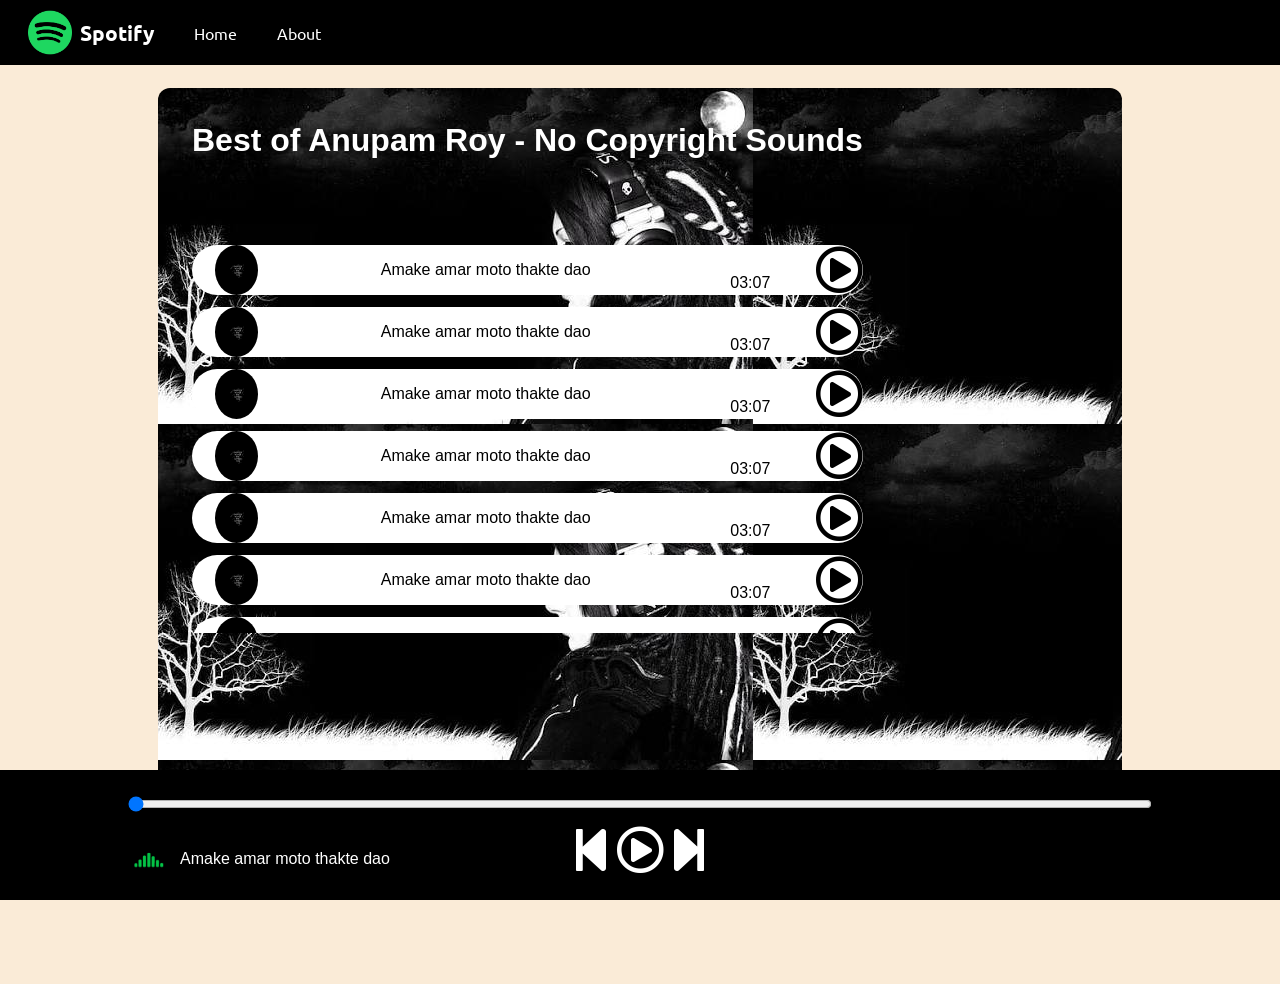
==== index.html @ 2c2dd7da "made the complete bottom part and added the songs" ====
<!DOCTYPE html>
<html lang="en">

<head>
    <meta charset="UTF-8">
    <meta name="viewport" content="width=device-width, initial-scale=1.0">

    <title>Spotify - Your Favourite Music Player</title>

    <!-- Font Awesome Icons -->
    <link rel="stylesheet"
        href="https://cdnjs.cloudflare.com/ajax/libs/font-awesome/5.15.4/css/all.min.css">

    <!-- CSS File -->
    <link rel="stylesheet" href="style.css">
</head>

<body>

    <!-- Navigation Bar -->
    <nav>
        <ul>
            <li class="brand">
                <img src="logo.png" alt="Spotify Logo">
                Spotify
            </li>
            <li>Home</li>
            <li>About</li>
        </ul>
    </nav>

    <!-- Main Container -->
    <div class="container">
        <div class="songList">
        <h1>Best of Anupam Roy - No Copyright Sounds</h1>
        <div class="songItemContainer">
            <div class="songItem">
                    <img src="cover1.jpeg" alt="1" >
                    <span> Amake amar moto thakte dao</span>
                    <span class="songlistplay"><span class="timestamp"> 03:07 </span><i class="far fa-3x fa-play-circle"></i></span>
            </div>
             <div class="songItem">
                    <img src="cover1.jpeg" alt="1" >
                    <span> Amake amar moto thakte dao</span>
                    <span class="songlistplay"><span class="timestamp"> 03:07 </span><i class="far fa-3x fa-play-circle"></i></span>
            </div>
             <div class="songItem">
                    <img src="cover1.jpeg" alt="1" >
                    <span> Amake amar moto thakte dao</span>
                    <span class="songlistplay"><span class="timestamp"> 03:07 </span><i class="far fa-3x fa-play-circle"></i></span>
            </div>
             <div class="songItem">
                    <img src="cover1.jpeg" alt="1" >
                    <span> Amake amar moto thakte dao</span>
                    <span class="songlistplay"><span class="timestamp"> 03:07 </span><i class="far fa-3x fa-play-circle"></i></span>
            </div>
             <div class="songItem">
                    <img src="cover1.jpeg" alt="1" >
                    <span> Amake amar moto thakte dao</span>
                    <span class="songlistplay"><span class="timestamp"> 03:07 </span><i class="far fa-3x fa-play-circle"></i></span>
            </div>
             <div class="songItem">
                    <img src="cover1.jpeg" alt="1" >
                    <span> Amake amar moto thakte dao</span>
                    <span class="songlistplay"><span class="timestamp"> 03:07 </span><i class="far fa-3x fa-play-circle"></i></span>
            </div>
             <div class="songItem">
                    <img src="cover1.jpeg" alt="1" >
                    <span> Amake amar moto thakte dao</span>
                    <span class="songlistplay"><span class="timestamp"> 03:07 </span><i class="far fa-3x fa-play-circle"></i></span>
            </div>
             <div class="songItem">
                    <img src="cover1.jpeg" alt="1" >
                    <span> Amake amar moto thakte dao</span>
                    <span class="songlistplay"><span class="timestamp"> 03:07 </span><i class="far fa-3x fa-play-circle"></i></span>
            </div>
             <div class="songItem">
                    <img src="cover1.jpeg" alt="1" >
                    <span> Amake amar moto thakte dao</span>
                    <span class="songlistplay"><span class="timestamp"> 03:07 </span><i class="far fa-3x fa-play-circle"></i></span>
            </div>
        </div>
        
        </div>

        <div class="songBanner">
        </div>

    </div>

    <!-- Bottom Music Player -->
    <div class="bottom">

        <!-- Progress Bar -->
        <input type="range" name="range" id="myProgressBar"
            min="0" max="100" value="0">

        <!-- Music Player Icons -->
        <div class="icons">
            <i class="fas fa-3x fa-step-backward" id="previous"></i>
            <i class="far fa-3x fa-play-circle" id="masterPlay"></i>
             <i class="fas fa-3x fa-step-forward" id="next"></i>

        </div>
        <div class="songInfo">
            <img src="playing.gif" width="42px" alt="" >
            <span>Amake amar moto thakte dao</span>
        </div>

    </div>

    <!-- JavaScript File -->
    <script src="script.js"></script>

</body>
</html>
---- style.css ----
@import url('https://fonts.googleapis.com/css2?family=Ubuntu:ital,wght@0,300;0,400;0,500;0,700;1,300;1,400;1,500;1,700&display=swap');
@import url('https://fonts.googleapis.com/css2?family=Roboto+Condensed:ital,wght@0,100..900;1,100..900&family=Ubuntu:ital,wght@0,300;0,400;0,500;0,700;1,300;1,400;1,500;1,700&display=swap');
body{
    background-color: antiquewhite;
}
*{
    margin: 0;
    padding: 0;
    
}
nav{
    font-family: 'Ubuntu', sans-serif;
}
nav ul{
    display:flex;
    list-style: none;
    align-items: center;
    height: 65px;
    background-color: black;
    color : white;
}
nav ul li{
    padding: 0px 20px;
    cursor: pointer;
}
.brand img{
    width: 44px;
    padding: 0 8px;
}
.brand{
    display: flex;
    align-items: center;
    font-weight: bolder;
    font-size: 1.3rem;
}
.container{
    min-height: 75vh;
    background-color: black;
    color: white;
    font-family: 'Varela Round', sans-serif;
    display: flex;
   border-radius: 12px;
    margin: 23px auto;
    width: 70%;
    padding:34px;
    background-image: url('bg.jpg');
}
.bottom{
    position: sticky;
    height:130px;
    background-color: black;
    bottom: 0;
    display: flex;
    justify-content: center;
    align-items: center;
    color: white;
    flex-direction: column;
    
}
.icons {
    color: white;
    text-align: center;
    cursor: pointer;
    margin-top: 14px;
}
#myProgressBar{
    width: 80%;
    cursor: pointer;
}
.songItemContainer{
    margin-top: 74px;
    height: 400px;
    overflow-y: scroll;
}
.songItem{
    height:50px;
    display: flex;
    background-color: white;
    color: black;
    margin:12px 0;
    justify-content: space-between;
    align-items: center;
    border-radius: 34px;
}
.songItem img{
    width: 43px;
    margin:0 23px;
    height: 50px;
    border-radius: 50%;
}
.timestamp{
    margin: 0 40px;
    align-items: center;
    
}
.timestamp i{
    cursor: pointer;
}
.songInfo {
    position: absolute;
    left: 10vw;
    bottom: 20px;
    display: flex;
    align-items: center;
    gap: 10px;
    font-family: 'Varela Round', sans-serif;
}

.songInfo img {
    opacity:1;
    transition: opacity 0.3s ease-in-out;
    width: 42px;
    height: 42px;
    object-fit: contain;
}
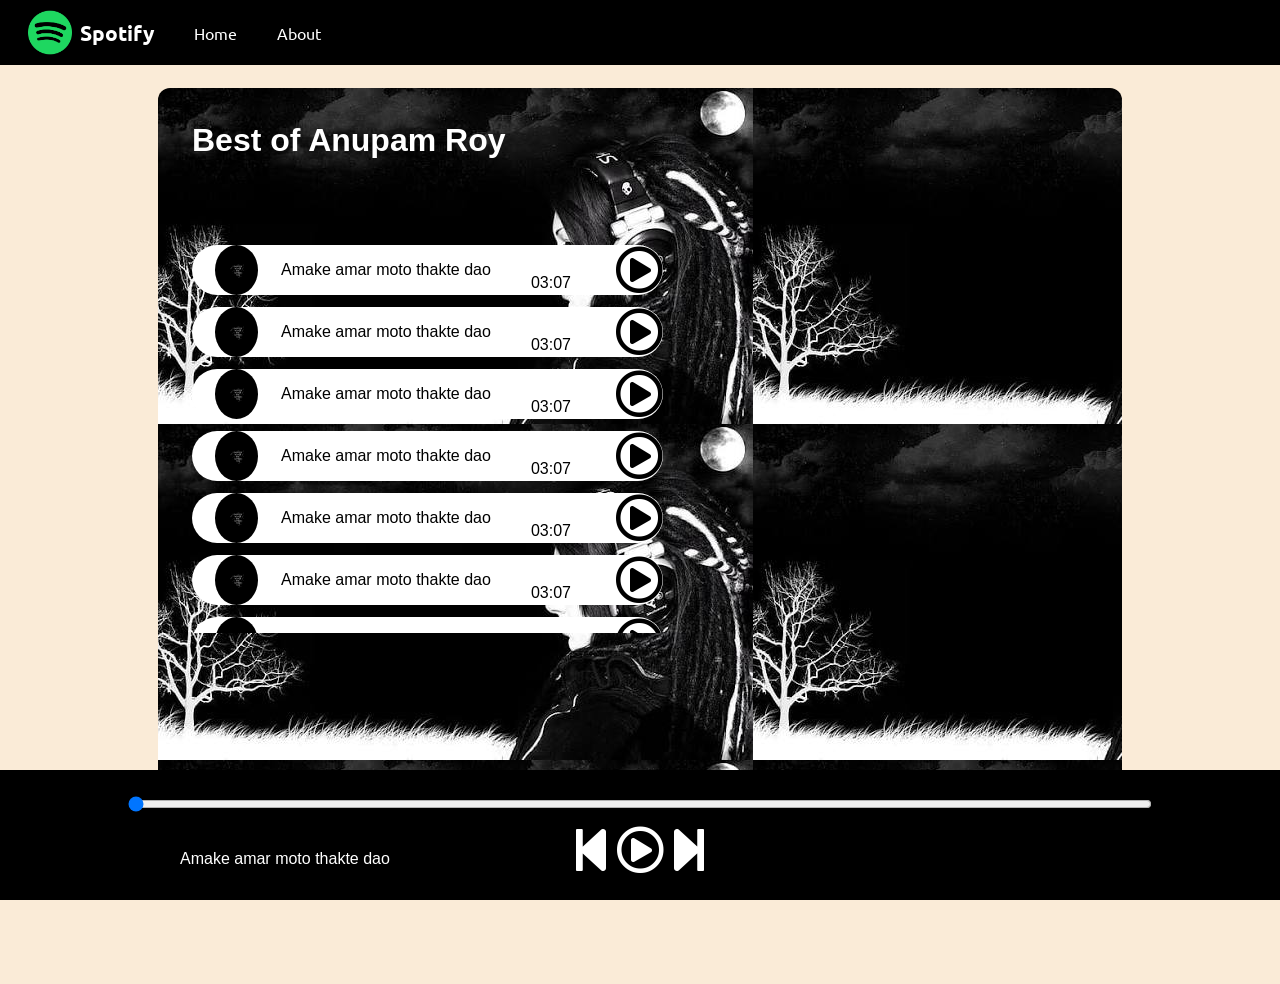
==== commit e1566fba: "percentage of progressbar and doing it" ====
--- a/index.html
+++ b/index.html
@@ -33,7 +33,7 @@
     <!-- Main Container -->
     <div class="container">
         <div class="songList">
-        <h1>Best of Anupam Roy - No Copyright Sounds</h1>
+        <h1>Best of Anupam Roy</h1>
         <div class="songItemContainer">
             <div class="songItem">
                     <img src="cover1.jpeg" alt="1" >
@@ -104,7 +104,7 @@
 
         </div>
         <div class="songInfo">
-            <img src="playing.gif" width="42px" alt="" >
+            <img src="playing.gif" width="42px" alt="" id="gif">
             <span>Amake amar moto thakte dao</span>
         </div>
 
--- a/style.css
+++ b/style.css
@@ -88,6 +88,7 @@
     margin:0 23px;
     height: 50px;
     border-radius: 50%;
+    transition: transform 0.3s ease-in-out;
 }
 .timestamp{
     margin: 0 40px;
@@ -108,7 +109,7 @@
 }
 
 .songInfo img {
-    opacity:1;
+    opacity:0;
     transition: opacity 0.3s ease-in-out;
     width: 42px;
     height: 42px;
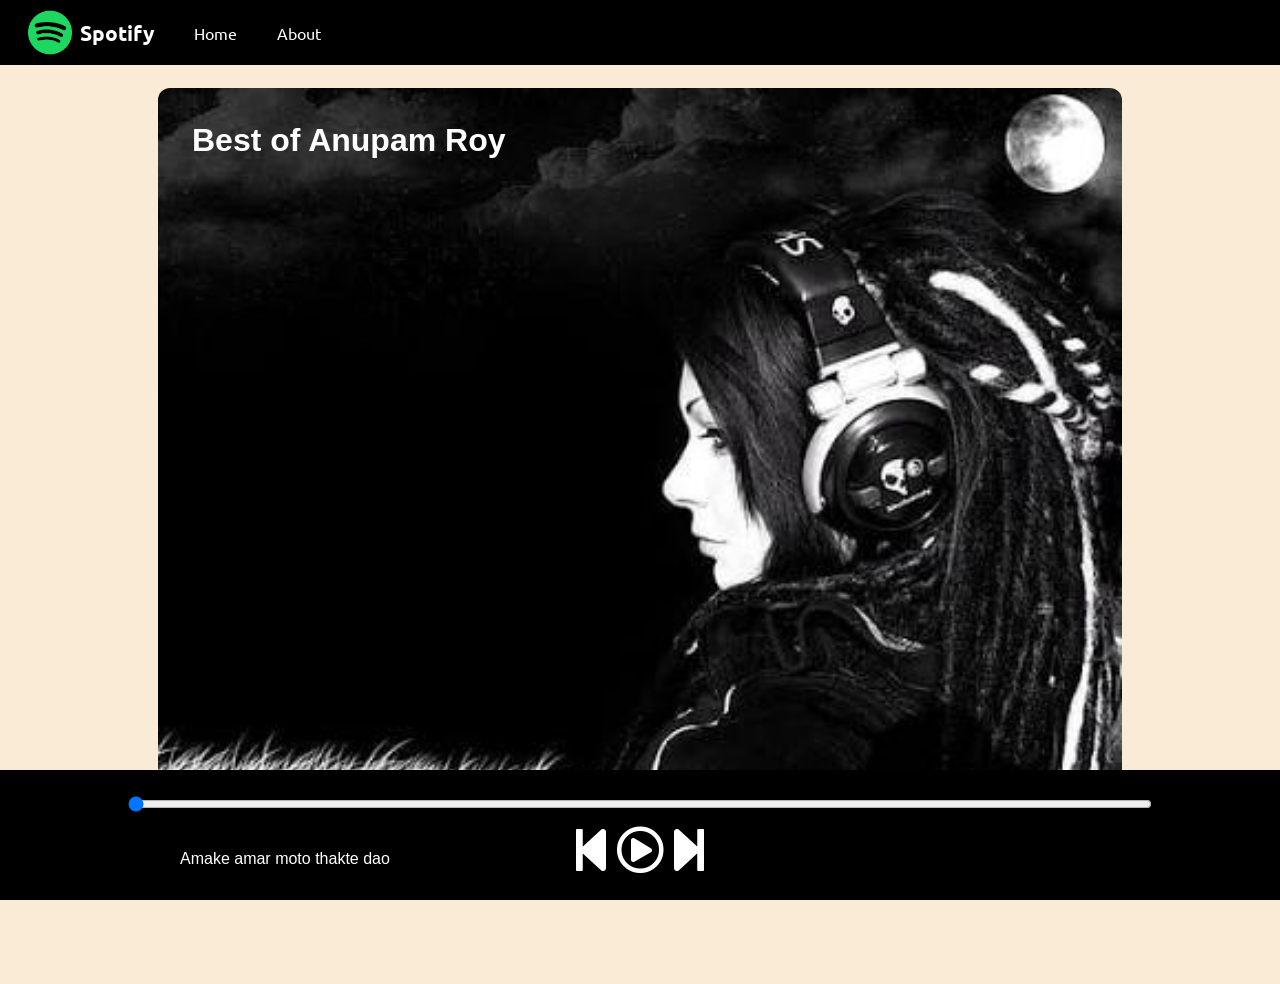
==== commit 6f817182: "added the favicon" ====
--- a/index.html
+++ b/index.html
@@ -35,51 +35,6 @@
         <div class="songList">
         <h1>Best of Anupam Roy</h1>
         <div class="songItemContainer">
-            <div class="songItem">
-                    <img src="cover1.jpeg" alt="1" >
-                    <span> Amake amar moto thakte dao</span>
-                    <span class="songlistplay"><span class="timestamp"> 03:07 </span><i class="far fa-3x fa-play-circle"></i></span>
-            </div>
-             <div class="songItem">
-                    <img src="cover1.jpeg" alt="1" >
-                    <span> Amake amar moto thakte dao</span>
-                    <span class="songlistplay"><span class="timestamp"> 03:07 </span><i class="far fa-3x fa-play-circle"></i></span>
-            </div>
-             <div class="songItem">
-                    <img src="cover1.jpeg" alt="1" >
-                    <span> Amake amar moto thakte dao</span>
-                    <span class="songlistplay"><span class="timestamp"> 03:07 </span><i class="far fa-3x fa-play-circle"></i></span>
-            </div>
-             <div class="songItem">
-                    <img src="cover1.jpeg" alt="1" >
-                    <span> Amake amar moto thakte dao</span>
-                    <span class="songlistplay"><span class="timestamp"> 03:07 </span><i class="far fa-3x fa-play-circle"></i></span>
-            </div>
-             <div class="songItem">
-                    <img src="cover1.jpeg" alt="1" >
-                    <span> Amake amar moto thakte dao</span>
-                    <span class="songlistplay"><span class="timestamp"> 03:07 </span><i class="far fa-3x fa-play-circle"></i></span>
-            </div>
-             <div class="songItem">
-                    <img src="cover1.jpeg" alt="1" >
-                    <span> Amake amar moto thakte dao</span>
-                    <span class="songlistplay"><span class="timestamp"> 03:07 </span><i class="far fa-3x fa-play-circle"></i></span>
-            </div>
-             <div class="songItem">
-                    <img src="cover1.jpeg" alt="1" >
-                    <span> Amake amar moto thakte dao</span>
-                    <span class="songlistplay"><span class="timestamp"> 03:07 </span><i class="far fa-3x fa-play-circle"></i></span>
-            </div>
-             <div class="songItem">
-                    <img src="cover1.jpeg" alt="1" >
-                    <span> Amake amar moto thakte dao</span>
-                    <span class="songlistplay"><span class="timestamp"> 03:07 </span><i class="far fa-3x fa-play-circle"></i></span>
-            </div>
-             <div class="songItem">
-                    <img src="cover1.jpeg" alt="1" >
-                    <span> Amake amar moto thakte dao</span>
-                    <span class="songlistplay"><span class="timestamp"> 03:07 </span><i class="far fa-3x fa-play-circle"></i></span>
-            </div>
         </div>
         
         </div>
--- a/style.css
+++ b/style.css
@@ -45,6 +45,9 @@
     width: 70%;
     padding:34px;
     background-image: url('bg.jpg');
+    background-repeat: no-repeat;
+    background-position: right center;
+    background-size: cover;
 }
 .bottom{
     position: sticky;
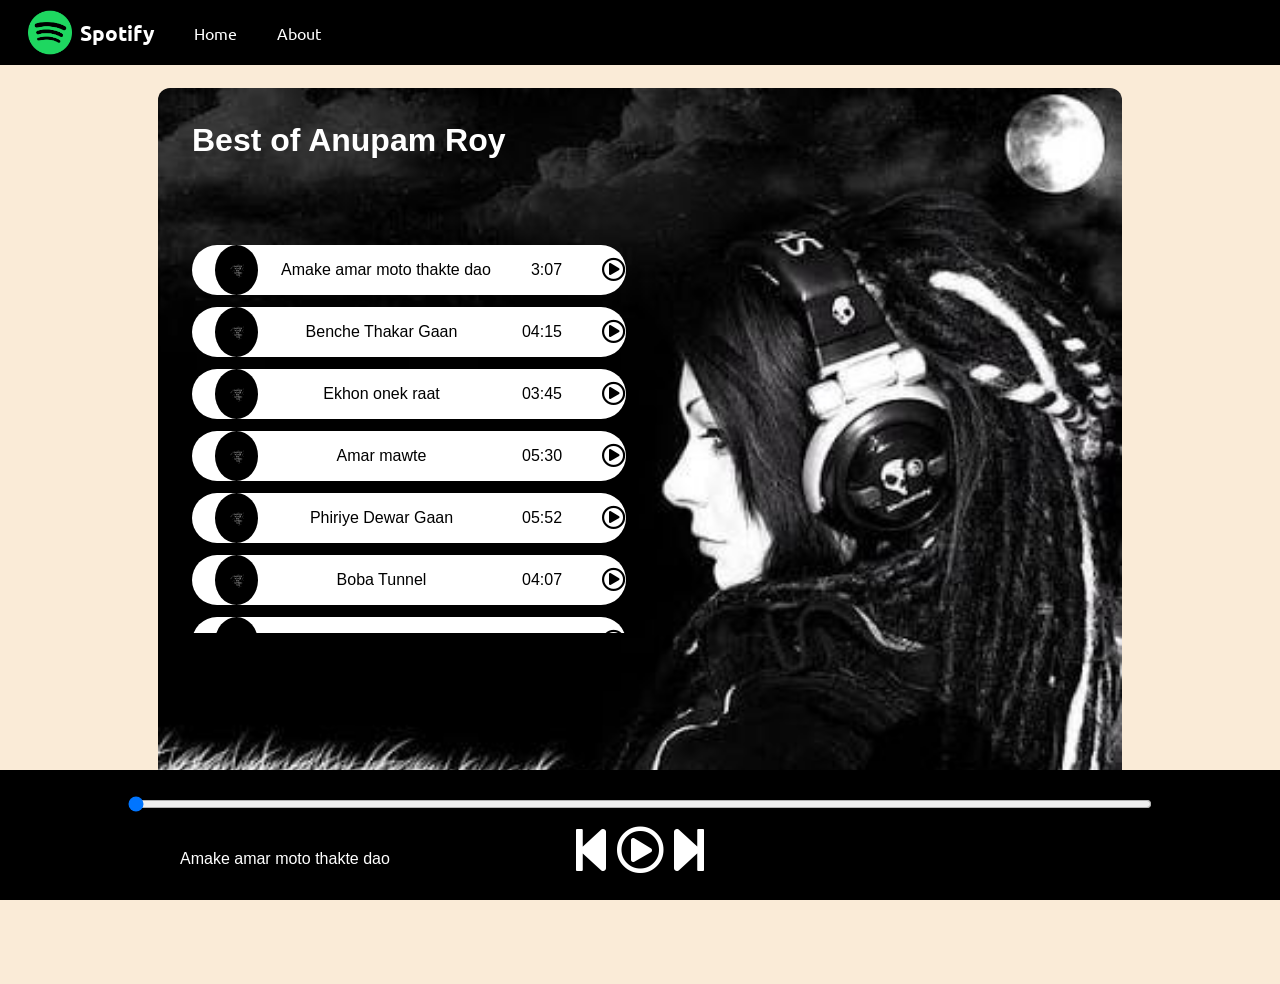
==== commit 92f4cc8a: "added the chnages" ====
--- a/index.html
+++ b/index.html
@@ -7,6 +7,7 @@
     <meta name="viewport" content="width=device-width, initial-scale=1.0">
 
     <title>Spotify - Your Favourite Music Player</title>
+    <link rel="icon" type="image/png" href="logo.png">
 
     <!-- Font Awesome Icons -->
     <link rel="stylesheet"
@@ -60,7 +61,7 @@
         </div>
         <div class="songInfo">
             <img src="playing.gif" width="42px" alt="" id="gif">
-            <span>Amake amar moto thakte dao</span>
+            <span id="currentSongName"></span>
         </div>
 
     </div>
--- a/style.css
+++ b/style.css
@@ -93,6 +93,17 @@
     border-radius: 50%;
     transition: transform 0.3s ease-in-out;
 }
+.songlistplay{
+    display: flex;
+    align-items: center;
+}
+.songPlay{
+    border: 0;
+    background: transparent;
+    color: inherit;
+    cursor: pointer;
+    font-size: 1.5rem;
+}
 .timestamp{
     margin: 0 40px;
     align-items: center;
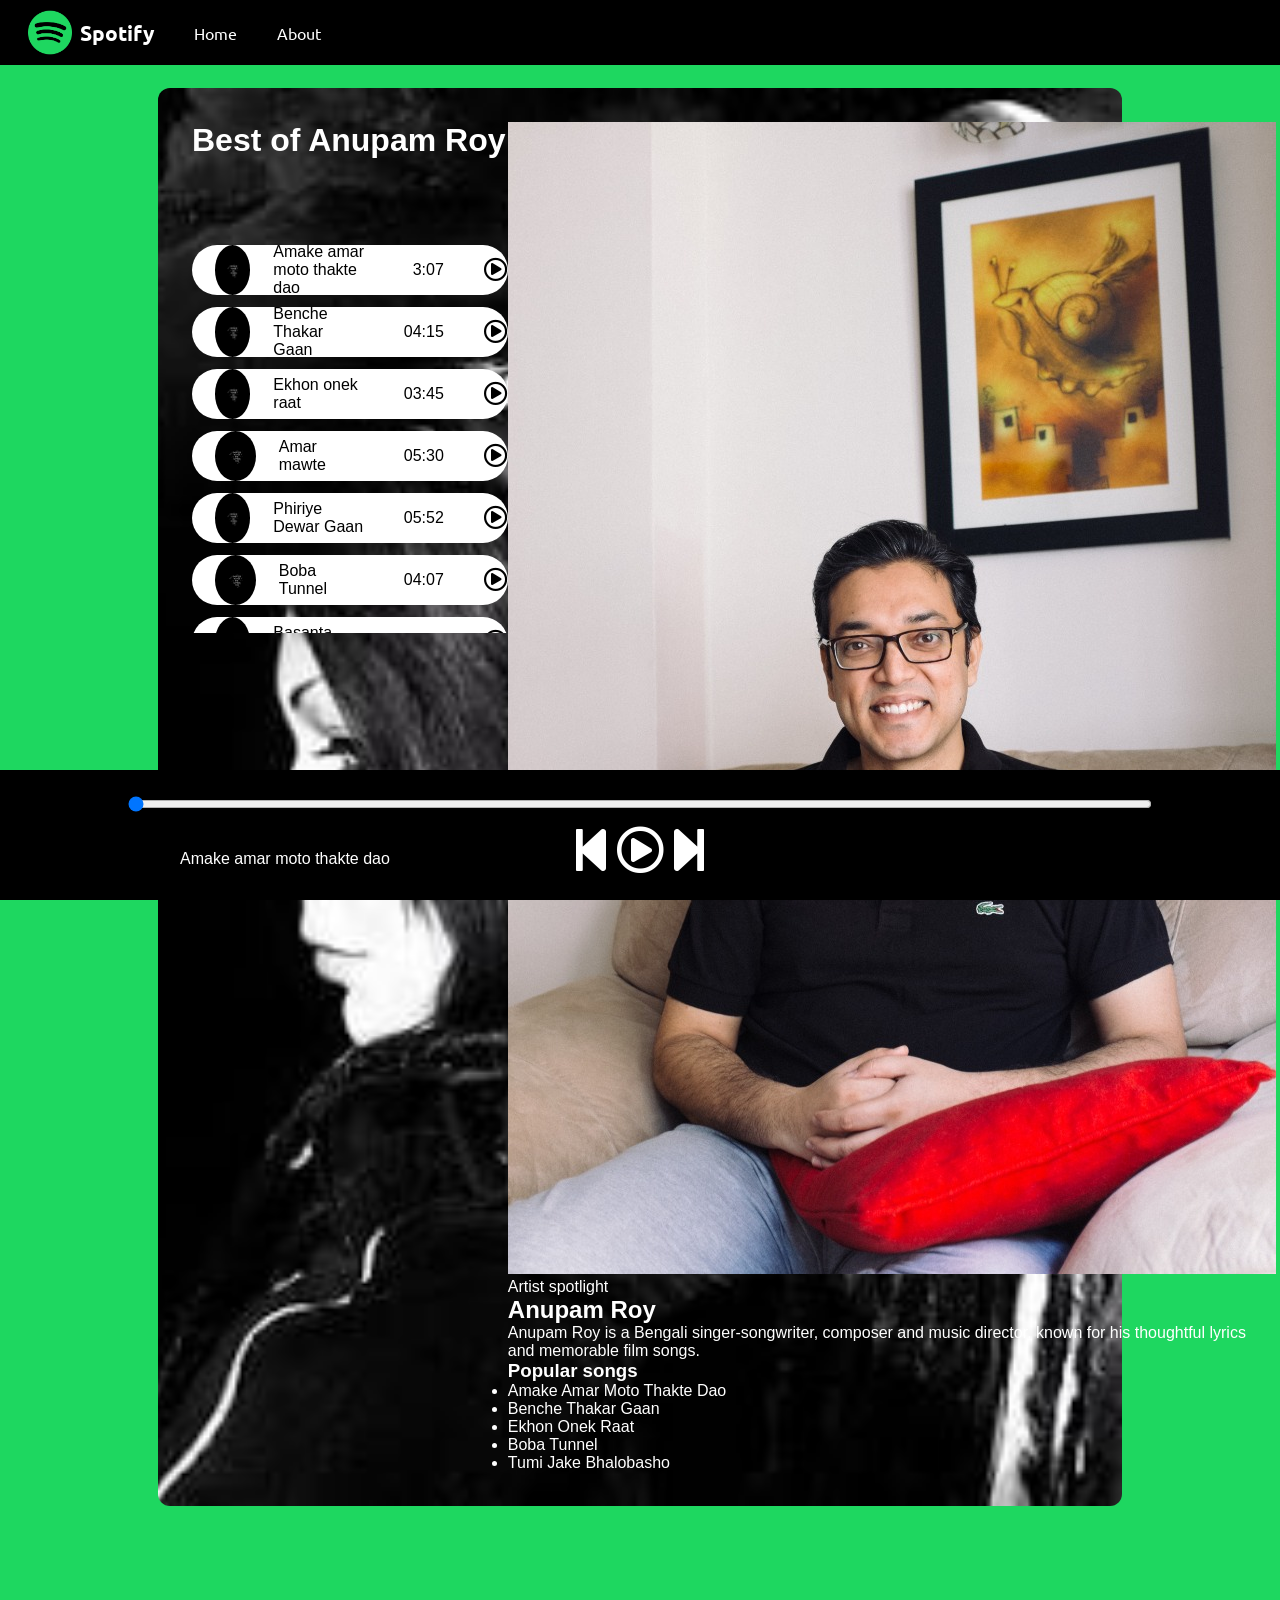
==== commit 00a21f37: "changed the background" ====
--- a/index.html
+++ b/index.html
@@ -34,14 +34,29 @@
     <!-- Main Container -->
     <div class="container">
         <div class="songList">
-        <h1>Best of Anupam Roy</h1>
-        <div class="songItemContainer">
-        </div>
-        
+            <h1>Best of Anupam Roy</h1>
+            <div class="songItemContainer"></div>
         </div>
 
-        <div class="songBanner">
-        </div>
+        <aside class="songBanner artistCard" aria-labelledby="artistName">
+            <img class="artistPhoto" src="anupam-roy.jpg" alt="Anupam Roy">
+            <div class="artistDetails">
+                <p class="artistEyebrow">Artist spotlight</p>
+                <h2 id="artistName">Anupam Roy</h2>
+                <p>
+                    Anupam Roy is a Bengali singer-songwriter, composer and music director,
+                    known for his thoughtful lyrics and memorable film songs.
+                </p>
+                <h3>Popular songs</h3>
+                <ul>
+                    <li>Amake Amar Moto Thakte Dao</li>
+                    <li>Benche Thakar Gaan</li>
+                    <li>Ekhon Onek Raat</li>
+                    <li>Boba Tunnel</li>
+                    <li>Tumi Jake Bhalobasho</li>
+                </ul>
+            </div>
+        </aside>
 
     </div>
 
--- a/style.css
+++ b/style.css
@@ -2,7 +2,7 @@
 @import url('https://fonts.googleapis.com/css2?family=Ubuntu:ital,wght@0,300;0,400;0,500;0,700;1,300;1,400;1,500;1,700&display=swap');
 @import url('https://fonts.googleapis.com/css2?family=Roboto+Condensed:ital,wght@0,100..900;1,100..900&family=Ubuntu:ital,wght@0,300;0,400;0,500;0,700;1,300;1,400;1,500;1,700&display=swap');
 body{
-    background-color: antiquewhite;
+    background-color: rgb(30, 215, 96);
 }
 *{
     margin: 0;
@@ -85,6 +85,19 @@
     justify-content: space-between;
     align-items: center;
     border-radius: 34px;
+    transition: background-color 0.25s ease, box-shadow 0.25s ease;
+}
+.songItem.is-playing{
+    background-color: #1ed760;
+    box-shadow: 0 0 12px rgba(30, 215, 96, 0.7);
+    transform: scale(1.025);
+    position: relative;
+    z-index: 1;
+    animation: playingGlow 1.4s ease-in-out infinite alternate;
+}
+@keyframes playingGlow{
+    from{ box-shadow: 0 0 8px rgba(30, 215, 96, 0.55); }
+    to{ box-shadow: 0 0 18px rgba(30, 215, 96, 0.9); }
 }
 .songItem img{
     width: 43px;
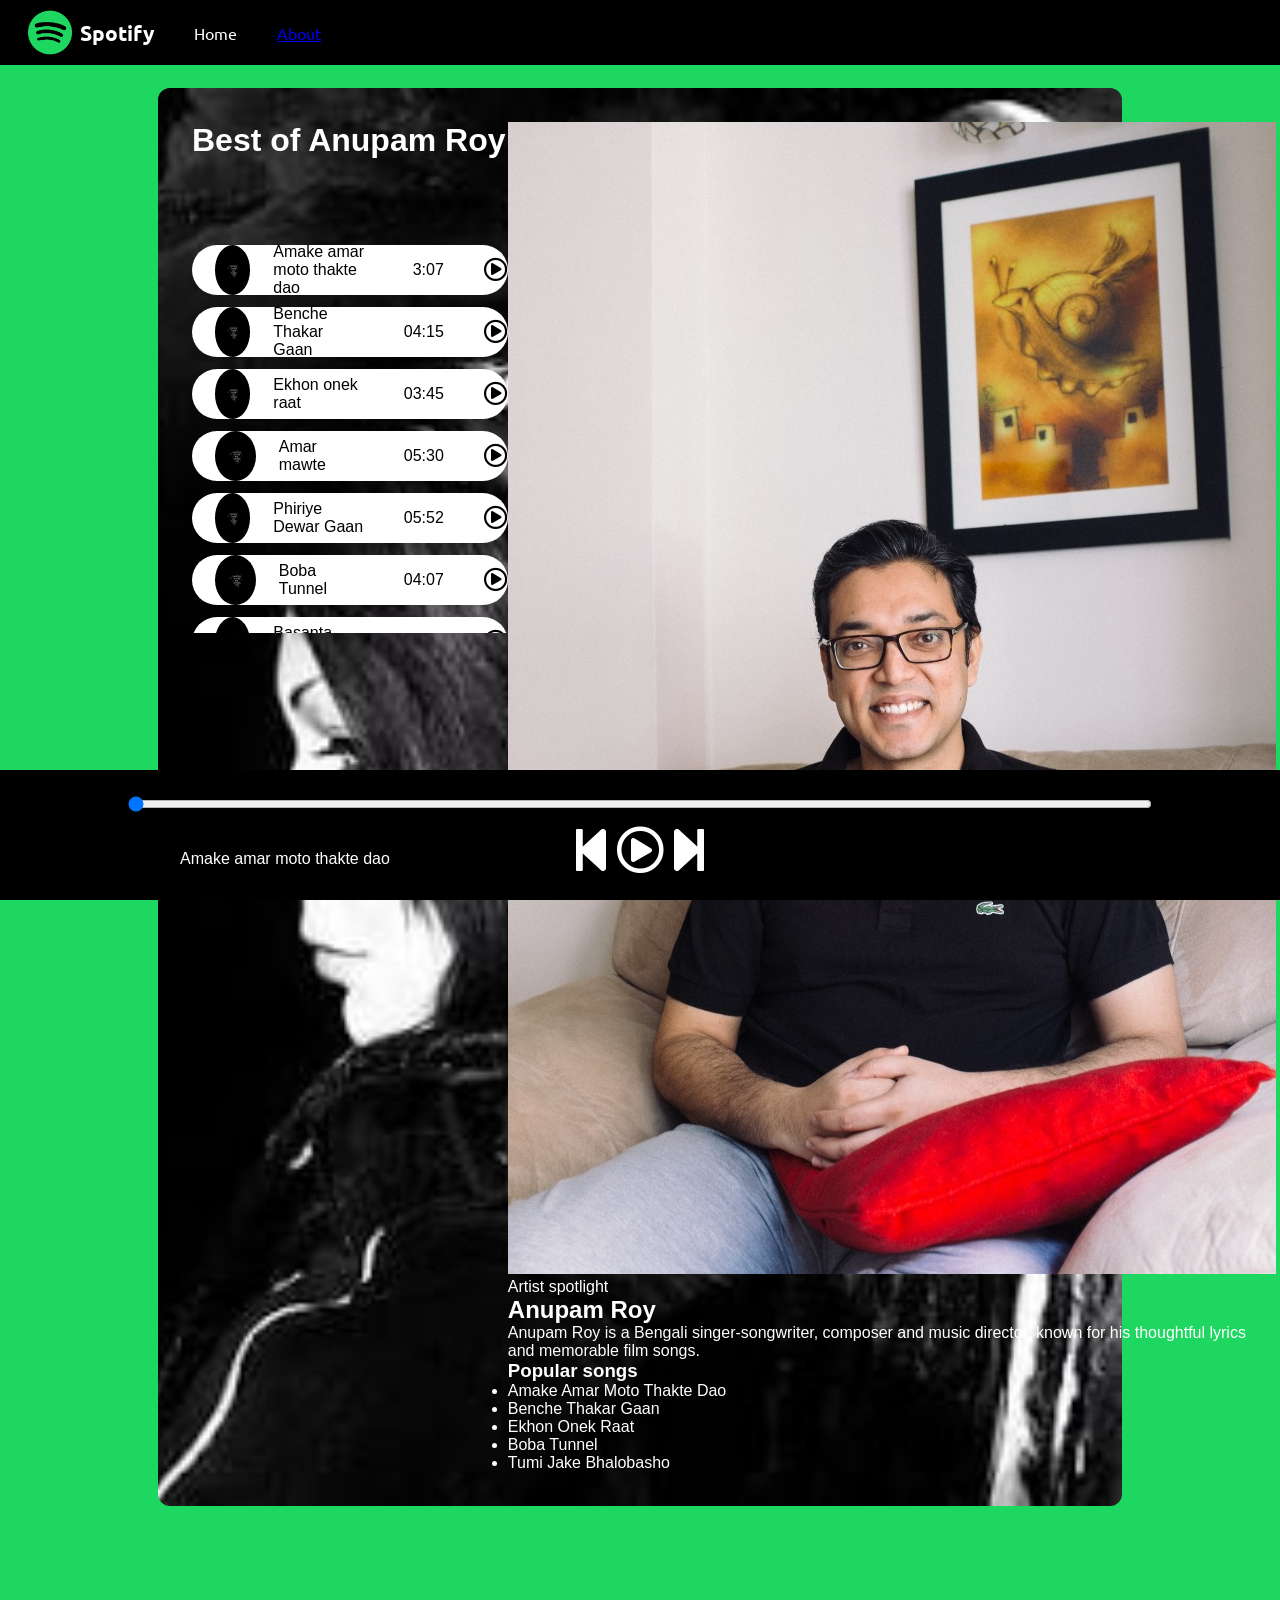
==== commit 90fd06a3: "made new html" ====
--- a/index.html
+++ b/index.html
@@ -27,7 +27,7 @@
                 Spotify
             </li>
             <li>Home</li>
-            <li>About</li>
+            <li><a href="about.html">About</a></li>
         </ul>
     </nav>
 
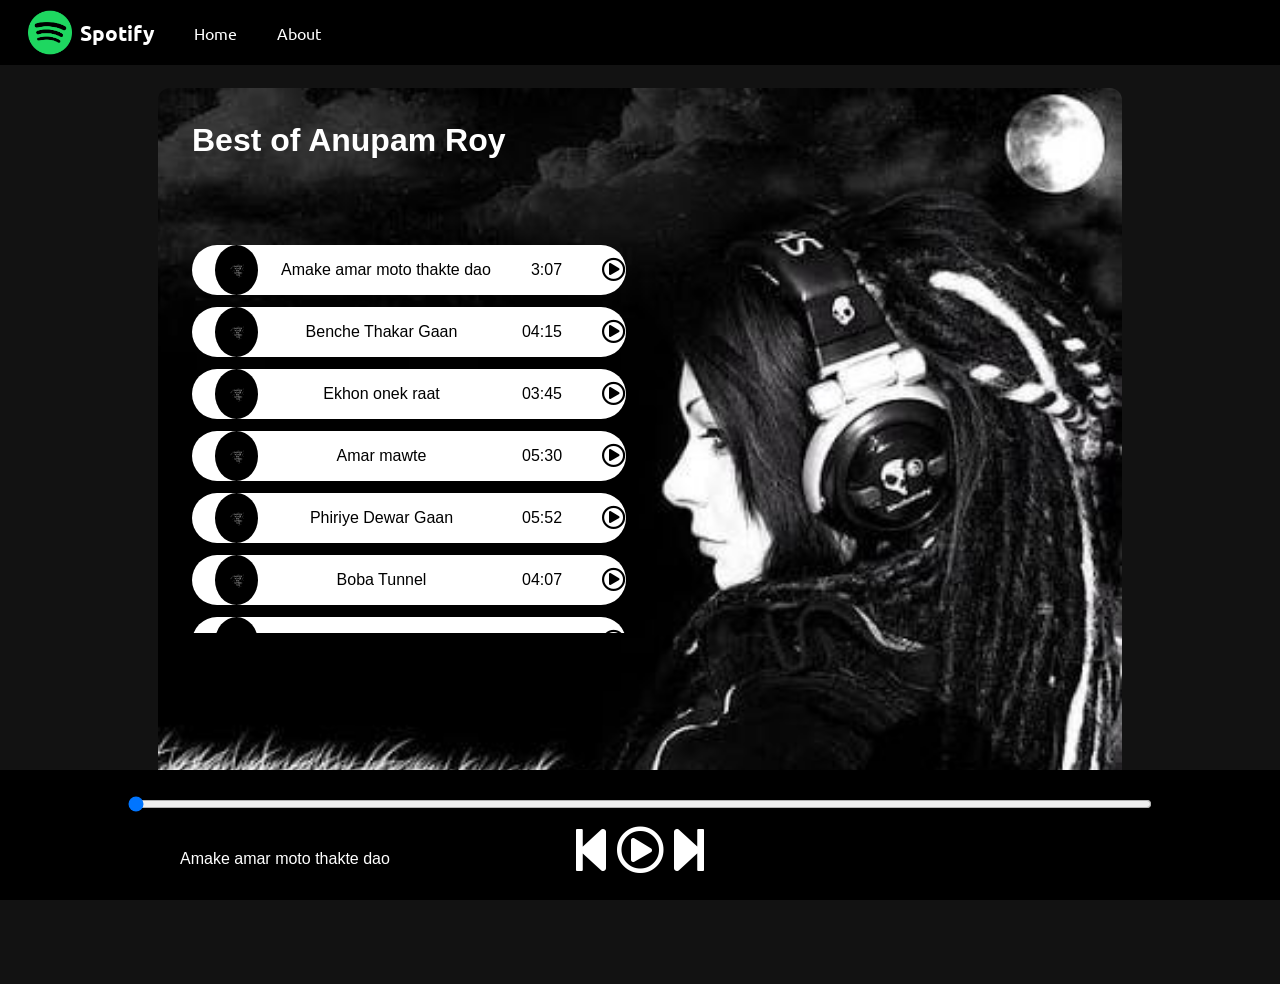
==== commit f69d9bee: "completed project" ====
--- a/index.html
+++ b/index.html
@@ -38,25 +38,7 @@
             <div class="songItemContainer"></div>
         </div>
 
-        <aside class="songBanner artistCard" aria-labelledby="artistName">
-            <img class="artistPhoto" src="anupam-roy.jpg" alt="Anupam Roy">
-            <div class="artistDetails">
-                <p class="artistEyebrow">Artist spotlight</p>
-                <h2 id="artistName">Anupam Roy</h2>
-                <p>
-                    Anupam Roy is a Bengali singer-songwriter, composer and music director,
-                    known for his thoughtful lyrics and memorable film songs.
-                </p>
-                <h3>Popular songs</h3>
-                <ul>
-                    <li>Amake Amar Moto Thakte Dao</li>
-                    <li>Benche Thakar Gaan</li>
-                    <li>Ekhon Onek Raat</li>
-                    <li>Boba Tunnel</li>
-                    <li>Tumi Jake Bhalobasho</li>
-                </ul>
-            </div>
-        </aside>
+        
 
     </div>
 
--- a/style.css
+++ b/style.css
@@ -142,3 +142,227 @@
     height: 42px;
     object-fit: contain;
 }
+
+/* Navigation Links */
+
+nav ul li a {
+    color: white;
+    text-decoration: none;
+    transition: color 0.3s ease;
+}
+
+nav ul li a:hover,
+nav ul li a.active {
+    color: #1ed760;
+}
+
+/* About Page */
+
+body {
+    background-color: #121212;
+    color: white;
+    font-family: 'Ubuntu', sans-serif;
+}
+
+.aboutContainer {
+    width: 80%;
+    max-width: 1100px;
+    margin: 40px auto;
+}
+
+/* Hero Section */
+
+.aboutHero {
+    background: linear-gradient(135deg, #063d20, #121212 75%);
+    padding: 65px 50px;
+    border-radius: 15px;
+    margin-bottom: 45px;
+}
+
+.aboutEyebrow {
+    color: #1ed760;
+    letter-spacing: 3px;
+    font-size: 13px;
+    font-weight: bold;
+    margin-bottom: 20px;
+}
+
+.aboutHero h1 {
+    font-size: 3rem;
+    margin-bottom: 20px;
+}
+
+.aboutDescription {
+    color: #cccccc;
+    line-height: 1.8;
+    max-width: 650px;
+    margin-bottom: 30px;
+}
+
+.exploreBtn {
+    display: inline-block;
+    background-color: #1ed760;
+    color: black;
+    padding: 13px 25px;
+    border-radius: 30px;
+    text-decoration: none;
+    font-weight: bold;
+    transition: 0.3s;
+}
+
+.exploreBtn:hover {
+    transform: scale(1.05);
+    background-color: #1fdf64;
+}
+
+/* General Sections */
+
+.aboutSection {
+    margin: 50px 0;
+}
+
+.aboutSection h2,
+.developerSection h2 {
+    font-size: 26px;
+    margin-bottom: 25px;
+}
+
+/* Feature Cards */
+
+.featureGrid {
+    display: grid;
+    grid-template-columns: repeat(2, 1fr);
+    gap: 20px;
+}
+
+.featureCard {
+    background-color: #202020;
+    padding: 25px;
+    border-radius: 12px;
+    transition: 0.3s ease;
+}
+
+.featureCard:hover {
+    background-color: #292929;
+    transform: translateY(-5px);
+}
+
+.featureCard i {
+    font-size: 28px;
+    color: #1ed760;
+    margin-bottom: 18px;
+}
+
+.featureCard h3 {
+    margin-bottom: 12px;
+}
+
+.featureCard p {
+    color: #b3b3b3;
+    line-height: 1.6;
+}
+
+/* Technologies */
+
+.techList {
+    display: flex;
+    flex-wrap: wrap;
+    gap: 15px;
+}
+
+.techList span {
+    background-color: #202020;
+    padding: 15px 25px;
+    border-radius: 8px;
+    color: white;
+}
+
+.techList i {
+    color: #1ed760;
+    margin-right: 8px;
+}
+
+/* Developer Section */
+
+.developerSection {
+    margin: 60px 0;
+}
+
+.developerCard {
+    display: flex;
+    align-items: center;
+    gap: 25px;
+    background-color: #202020;
+    padding: 30px;
+    border-radius: 15px;
+}
+
+.developerIcon {
+    min-width: 85px;
+    height: 85px;
+    background-color: #1ed760;
+    color: black;
+    display: flex;
+    align-items: center;
+    justify-content: center;
+    border-radius: 50%;
+    font-size: 35px;
+}
+
+.developerCard h3 {
+    font-size: 23px;
+    margin-bottom: 8px;
+}
+
+.developerRole {
+    color: #1ed760;
+    margin-bottom: 15px;
+    font-size: 14px;
+}
+
+.developerCard p:last-child {
+    color: #b3b3b3;
+    line-height: 1.8;
+}
+
+/* Footer */
+
+.aboutFooter {
+    text-align: center;
+    padding: 35px 10px;
+    color: #999999;
+    border-top: 1px solid #333333;
+    line-height: 2;
+}
+
+.aboutFooter i {
+    color: #1ed760;
+    font-size: 25px;
+}
+
+/* Responsive Design */
+
+@media (max-width: 650px) {
+
+    .aboutContainer {
+        width: 90%;
+    }
+
+    .aboutHero {
+        padding: 40px 25px;
+    }
+
+    .aboutHero h1 {
+        font-size: 2rem;
+    }
+
+    .featureGrid {
+        grid-template-columns: 1fr;
+    }
+
+    .developerCard {
+        flex-direction: column;
+        align-items: flex-start;
+    }
+
+}
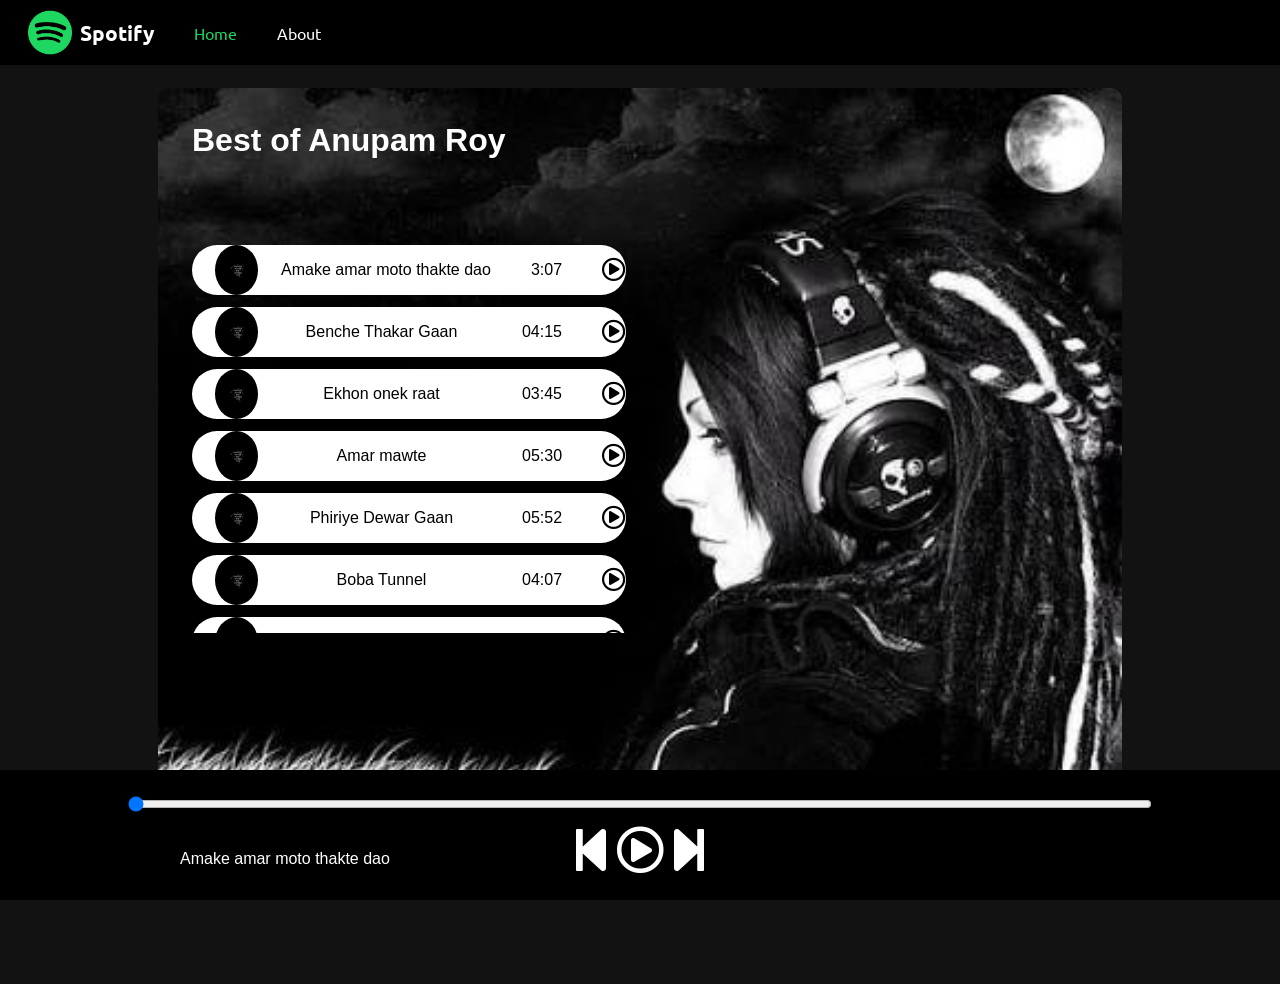
==== commit 0645a1b0: "made it mobile responsive" ====
--- a/index.html
+++ b/index.html
@@ -26,7 +26,7 @@
                 <img src="logo.png" alt="Spotify Logo">
                 Spotify
             </li>
-            <li>Home</li>
+            <li><a href="index.html" class="active">Home</a></li>
             <li><a href="about.html">About</a></li>
         </ul>
     </nav>
--- a/style.css
+++ b/style.css
@@ -366,3 +366,169 @@
     }
 
 }
+
+@media (max-width: 860px) {
+    nav ul {
+        padding: 0 16px;
+    }
+
+    nav ul li {
+        padding: 0 12px;
+    }
+
+    .brand {
+        margin-right: auto;
+    }
+
+    .container {
+        box-sizing: border-box;
+        display: block;
+        width: calc(100% - 32px);
+        min-height: 0;
+        margin: 16px auto;
+        padding: 20px;
+    }
+
+    .songList {
+        width: 100%;
+    }
+
+    .songItemContainer {
+        height: 400px;
+        max-height: 52vh;
+        margin-top: 24px;
+    }
+
+    .bottom {
+        position: sticky;
+        z-index: 10;
+        height: auto;
+        min-height: 145px;
+        gap: 10px;
+        padding: 12px 16px;
+        box-sizing: border-box;
+    }
+
+    #myProgressBar {
+        width: 100%;
+    }
+
+    .icons {
+        display: flex;
+        align-items: center;
+        justify-content: center;
+        gap: 24px;
+        margin-top: 0;
+    }
+
+    .bottom .icons i {
+        font-size: 2rem;
+    }
+
+    .songInfo {
+        position: static;
+        max-width: 100%;
+        font-size: 0.9rem;
+    }
+
+    .songInfo span {
+        overflow: hidden;
+        max-width: calc(100vw - 100px);
+        text-overflow: ellipsis;
+        white-space: nowrap;
+    }
+}
+
+@media (max-width: 480px) {
+    nav ul {
+        height: 58px;
+        padding: 0 10px;
+    }
+
+    nav ul li {
+        padding: 0 8px;
+    }
+
+    .brand {
+        font-size: 1.1rem;
+    }
+
+    .brand img {
+        width: 36px;
+        padding: 0 6px 0 0;
+    }
+
+    .container {
+        width: calc(100% - 20px);
+        padding: 14px;
+    }
+
+    .songList h1 {
+        font-size: 1.5rem;
+    }
+
+    .songItem {
+        height: auto;
+        min-height: 56px;
+        gap: 8px;
+        padding: 6px 10px;
+    }
+
+    .songItem img {
+        flex: 0 0 40px;
+        width: 40px;
+        height: 40px;
+        margin: 0;
+    }
+
+    .songItem > span:nth-child(2) {
+        flex: 1;
+        min-width: 0;
+        font-size: 0.88rem;
+        overflow-wrap: anywhere;
+    }
+
+    .songlistplay {
+        flex-shrink: 0;
+    }
+
+    .timestamp {
+        margin: 0 4px;
+        font-size: 0.75rem;
+        white-space: nowrap;
+    }
+
+    .songPlay {
+        font-size: 1.25rem;
+    }
+
+    .bottom .icons {
+        gap: 20px;
+    }
+
+    .bottom .icons i {
+        font-size: 1.8rem;
+    }
+
+    .aboutContainer {
+        width: calc(100% - 32px);
+        margin: 24px auto;
+    }
+
+    .aboutHero {
+        padding: 32px 20px;
+    }
+
+    .aboutHero h1 {
+        font-size: 1.8rem;
+    }
+
+    .featureGrid {
+        grid-template-columns: 1fr;
+    }
+
+    .developerCard {
+        gap: 18px;
+        padding: 22px;
+    }
+}
